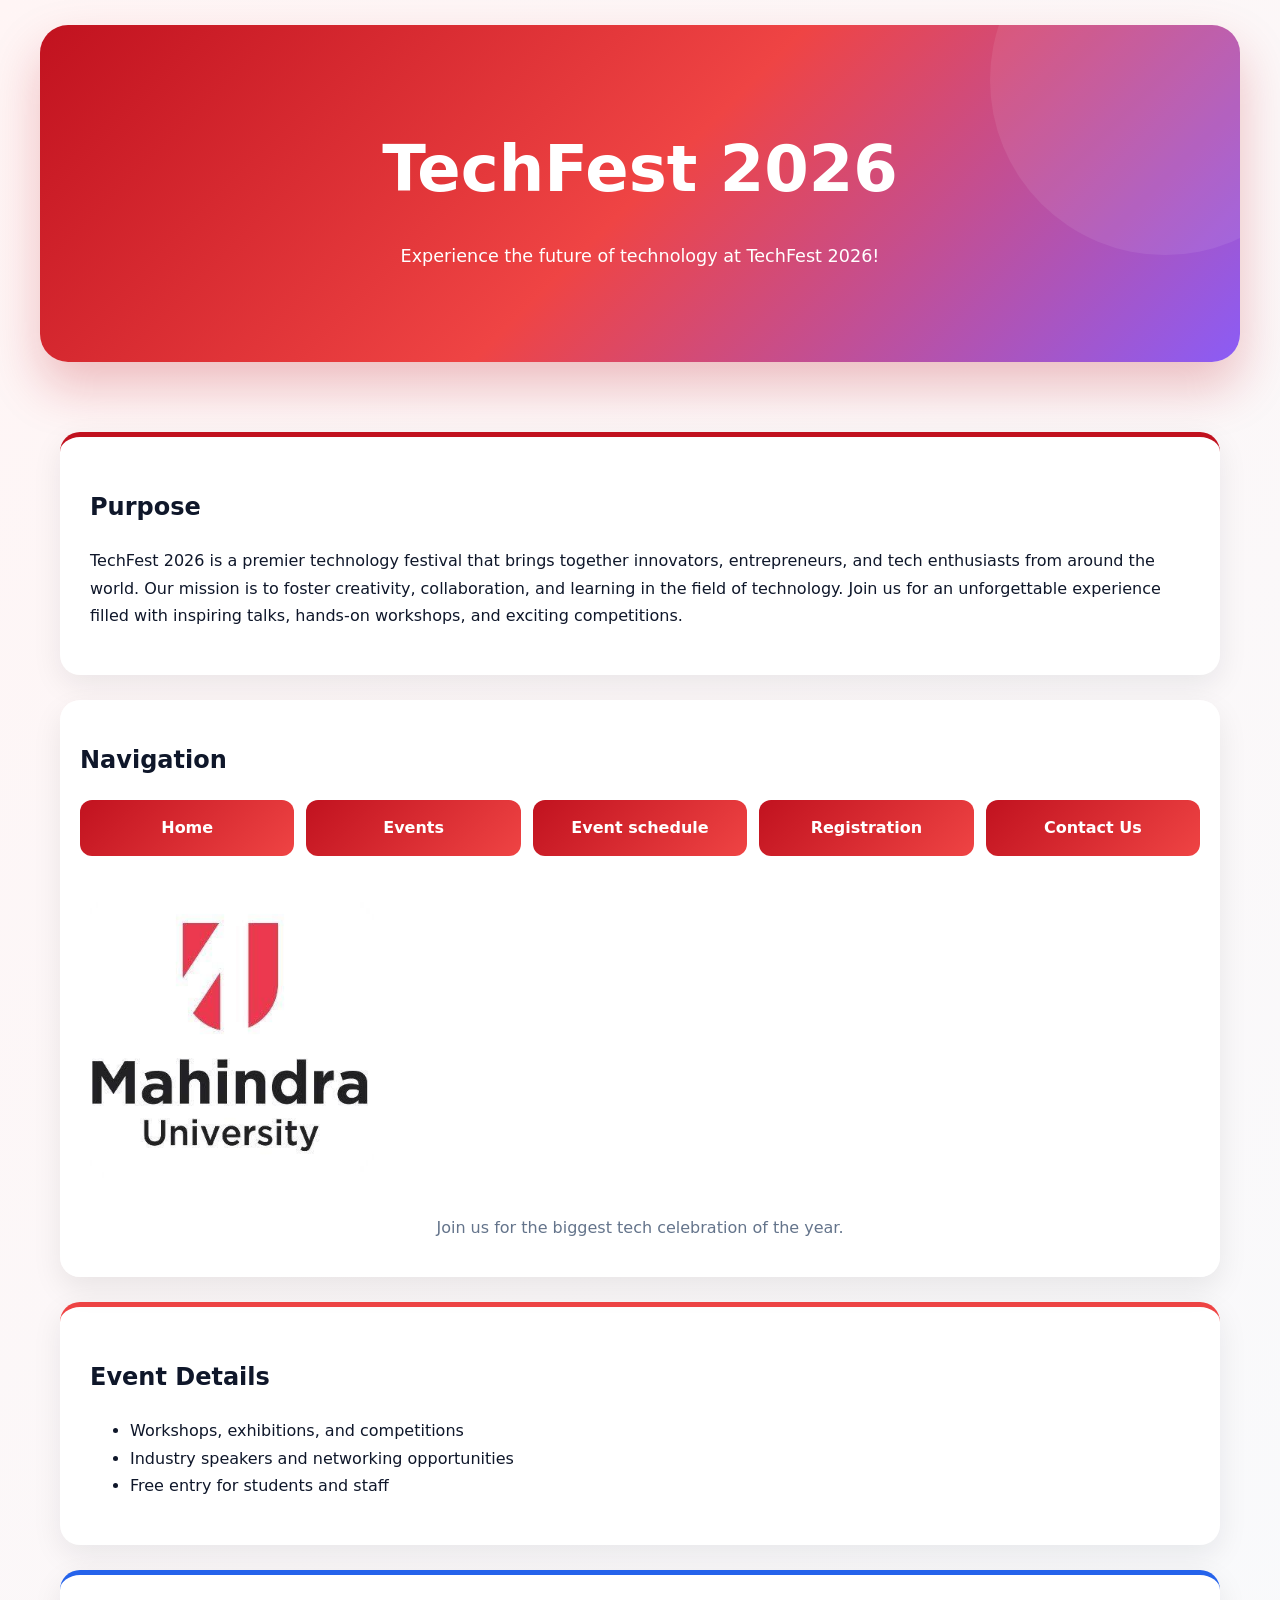
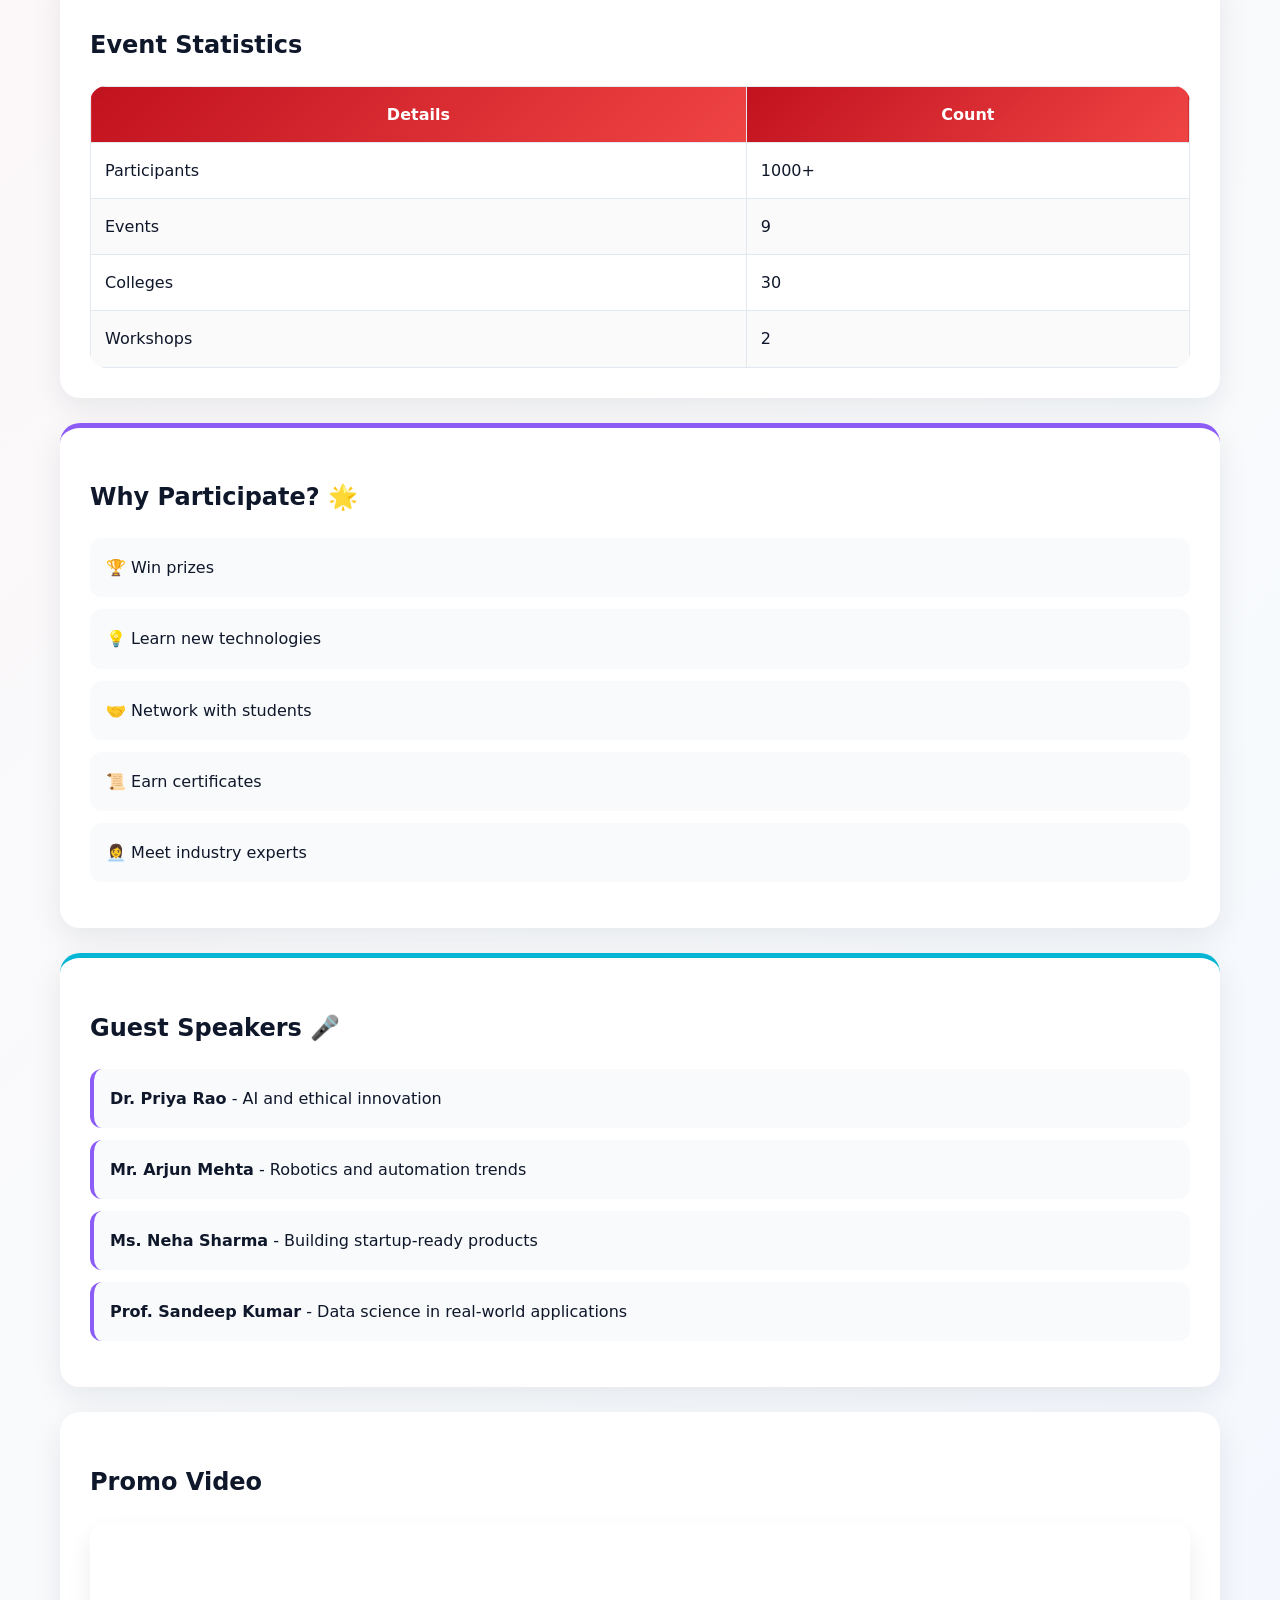
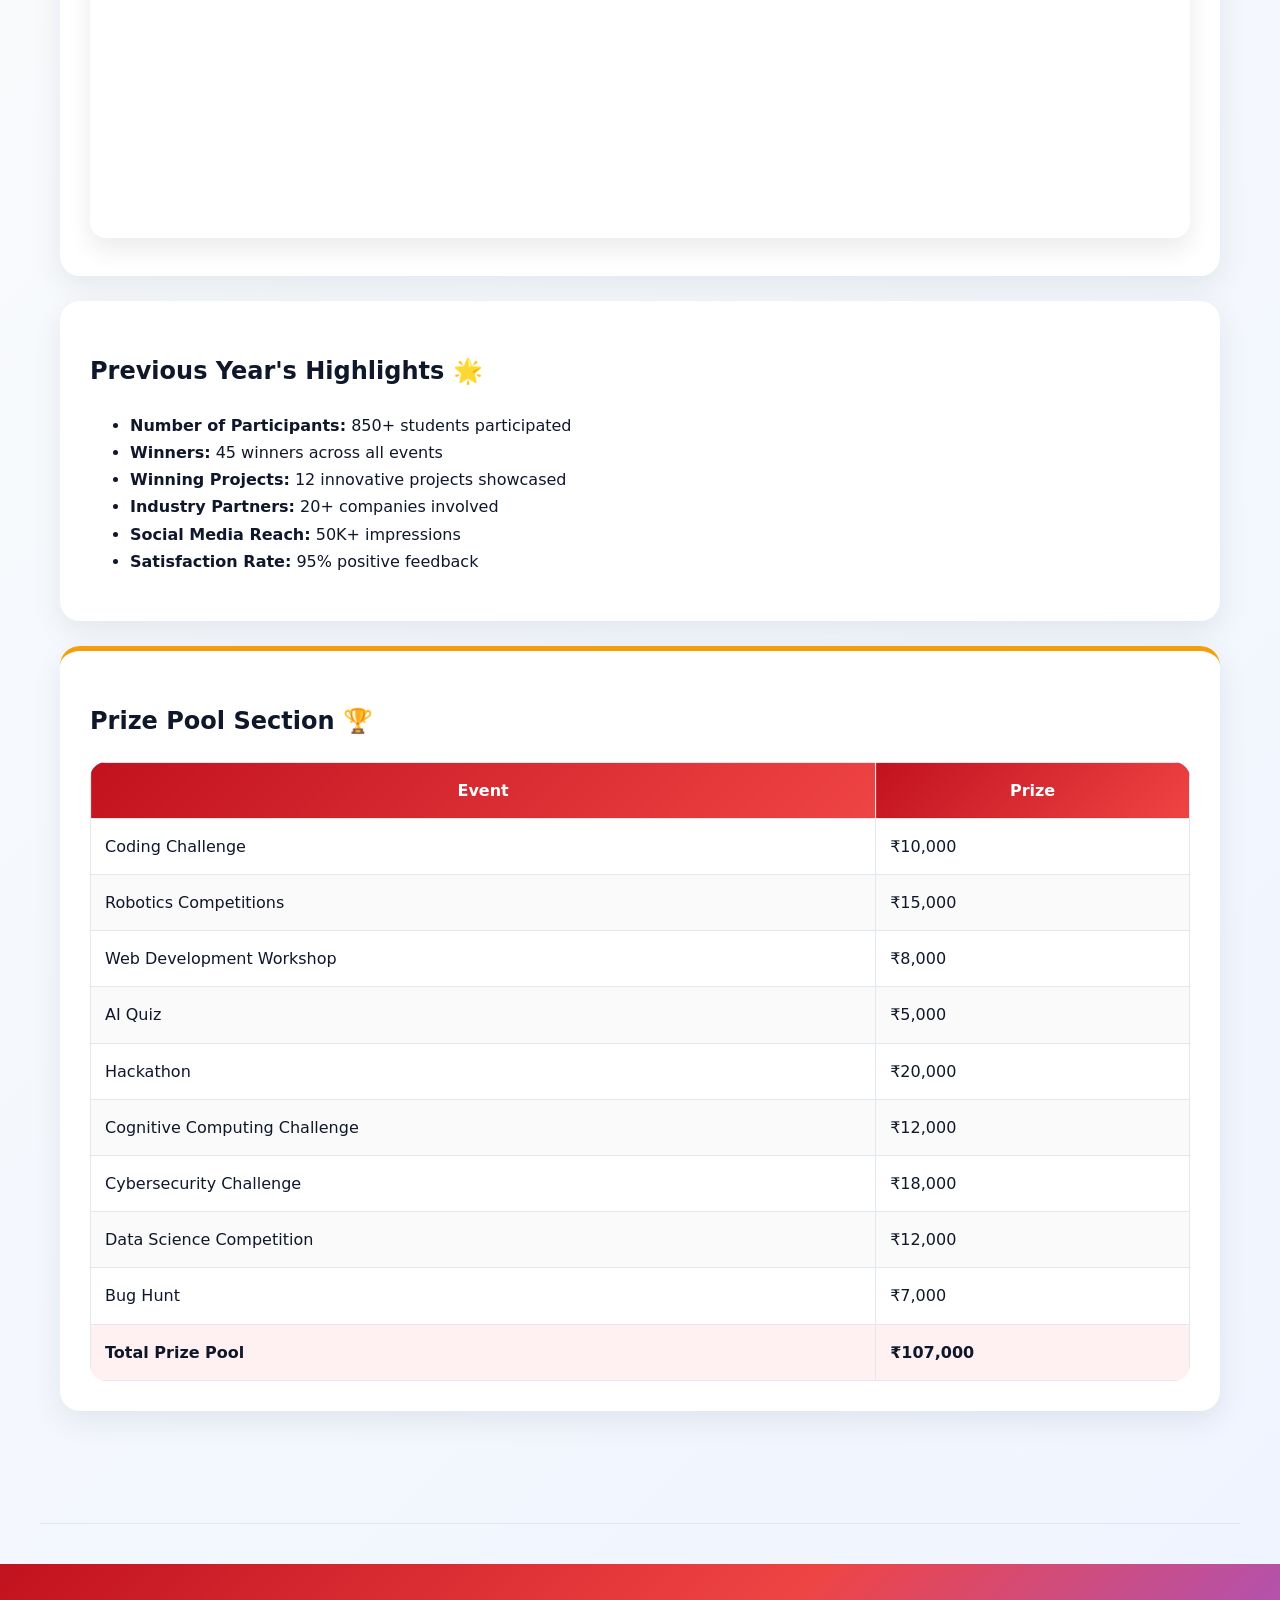
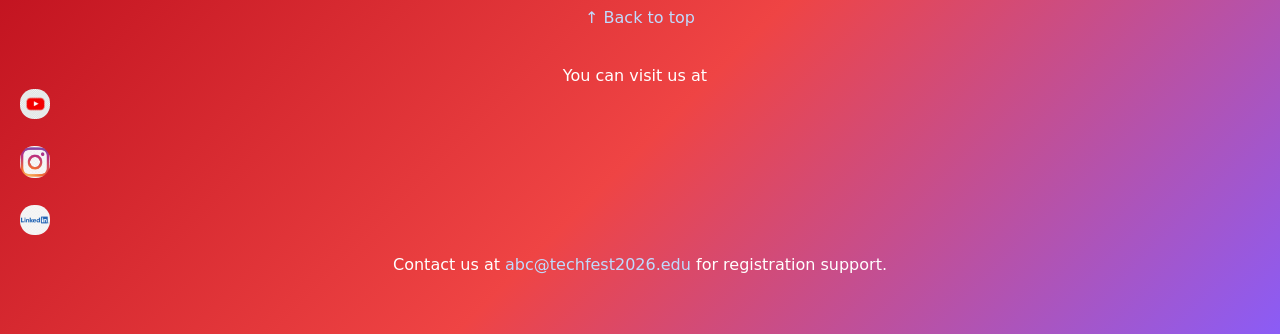
==== index.html @ 1033a7bb "add files" ====
<!DOCTYPE html>
<html lang="en">
<head>
    <meta charset="UTF-8">
    <meta name="author" content="Akshata">
    <meta name="description" content="College Event Registration Portal">
    <title>TechFest 2026</title>
    <link rel="icon" href="img/favicon.ico" type="image/x-icon">
    <link rel="stylesheet" href="css/main1.css">
</head>
<body>
    <header>
        <h1>TechFest 2026</h1>
        <p>Experience the future of technology at TechFest 2026!</p>
    </header>

    <main>
        <section id="purpose" class="card card--intro">
            <h2>Purpose</h2>
            <p>TechFest 2026 is a premier technology festival that brings together innovators, entrepreneurs, and tech enthusiasts from around the world. Our mission is to foster creativity, collaboration, and learning in the field of technology. Join us for an unforgettable experience filled with inspiring talks, hands-on workshops, and exciting competitions.</p>
        </section>

        <nav id="navigation">
            <h2>Navigation</h2>
            <ul>
                <li><a href="index.html" class="btn">Home</a></li>
                <li><a href="events.html" class="btn">Events</a></li>
                <li><a href="schedule.html" class="btn">Event schedule</a></li>
                <li><a href="register.html" class="btn">Registration</a></li>
                <li><a href="contact.html" class="btn">Contact Us</a></li>
            </ul>
            <figure>
                <img src="img/mlogo.jpeg" alt="TechFest 2026 logo" width="300" title="TechFest 2026 Logo">
                <figcaption>Join us for the biggest tech celebration of the year.</figcaption>
            </figure>
        </nav>

        <section id="details" class="card card--features">
            <h2>Event Details</h2>
            <ul>
                <li>Workshops, exhibitions, and competitions</li>
                <li>Industry speakers and networking opportunities</li>
                <li>Free entry for students and staff</li>
            </ul>
        </section>

        <section id="event-statistics" class="card card--stats">
            <h2>Event Statistics</h2>
            <table>
                <thead>
                    <tr>
                        <th>Details</th>
                        <th>Count</th>
                    </tr>
                </thead>
                <tbody>
                    <tr>
                        <td>Participants</td>
                        <td>1000+</td>
                    </tr>
                    <tr>
                        <td>Events</td>
                        <td>9</td>
                    </tr>
                    <tr>
                        <td>Colleges</td>
                        <td>30</td>
                    </tr>
                    <tr>
                        <td>Workshops</td>
                        <td>2</td>
                    </tr>
                </tbody>
            </table>
        </section>

        <section id="why-participate" class="card card--benefits">
            <h2>Why Participate? 🌟</h2>
            <ul class="benefit-list">
                <li class="benefit-item">🏆 Win prizes</li>
                <li class="benefit-item">💡 Learn new technologies</li>
                <li class="benefit-item">🤝 Network with students</li>
                <li class="benefit-item">📜 Earn certificates</li>
                <li class="benefit-item">👩‍💼 Meet industry experts</li>
            </ul>
        </section>

        <section id="guest-speakers" class="card card--speakers">
            <h2>Guest Speakers 🎤</h2>
            <ul class="speaker-list">
                <li class="speaker-item"><strong>Dr. Priya Rao</strong> - AI and ethical innovation</li>
                <li class="speaker-item"><strong>Mr. Arjun Mehta</strong> - Robotics and automation trends</li>
                <li class="speaker-item"><strong>Ms. Neha Sharma</strong> - Building startup-ready products</li>
                <li class="speaker-item"><strong>Prof. Sandeep Kumar</strong> - Data science in real-world applications</li>
            </ul>
        </section>

        <section id="promo-video" class="card card--video">
            <h2>Promo Video</h2>
            <iframe width="560" height="315" src="https://www.youtube.com/embed/DLDD9yPfB0A?si=NoJ0yXSQ0STxWGnj" title="YouTube video player" frameborder="0" allow="accelerometer; autoplay; clipboard-write; encrypted-media; gyroscope; picture-in-picture; web-share" referrerpolicy="strict-origin-when-cross-origin" allowfullscreen></iframe>
        </section>

        <section id="previous-highlights" class="card card--highlights">
            <h2>Previous Year's Highlights 🌟</h2>
            <ul>
                <li><strong>Number of Participants:</strong> 850+ students participated</li>
                <li><strong>Winners:</strong> 45 winners across all events</li>
                <li><strong>Winning Projects:</strong> 12 innovative projects showcased</li>
                <li><strong>Industry Partners:</strong> 20+ companies involved</li>
                <li><strong>Social Media Reach:</strong> 50K+ impressions</li>
                <li><strong>Satisfaction Rate:</strong> 95% positive feedback</li>
            </ul>
        </section>

        <section id="prize-pool" class="card card--prizes">
            <h2>Prize Pool Section 🏆</h2>
            <table>
                <thead>
                    <tr>
                        <th>Event</th>
                        <th>Prize</th>
                    </tr>
                </thead>
                <tbody>
                    <tr>
                        <td>Coding Challenge</td>
                        <td>₹10,000</td>
                    </tr>
                    <tr>
                        <td>Robotics Competitions</td>
                        <td>₹15,000</td>
                    </tr>
                    <tr>
                        <td>Web Development Workshop</td>
                        <td>₹8,000</td>
                    </tr>
                    <tr>
                        <td>AI Quiz</td>
                        <td>₹5,000</td>
                    </tr>
                    <tr>
                        <td>Hackathon</td>
                        <td>₹20,000</td>
                    </tr>
                    <tr>
                        <td>Cognitive Computing Challenge</td>
                        <td>₹12,000</td>
                    </tr>
                    <tr>
                        <td>Cybersecurity Challenge</td>
                        <td>₹18,000</td>
                    </tr>
                    <tr>
                        <td>Data Science Competition</td>
                        <td>₹12,000</td>
                    </tr>
                    <tr>
                        <td>Bug Hunt</td>
                        <td>₹7,000</td>
                    </tr>
                </tbody>
                <tfoot>
                    <tr>
                        <td><strong>Total Prize Pool</strong></td>
                        <td><strong>₹107,000</strong></td>
                    </tr>
                </tfoot>
            </table>
        </section>

        <br>

    </main>

    <hr>

    <footer>
        <a href="#" class="back-to-top">↑ Back to top</a>
        <p>You can visit us at &nbsp; <a href="https://www.youtube.com/TechFest2026" target="_blank"><img src="img/youtube.jpg" alt="YouTube" width="30"></a>&nbsp; 
            <a href="https://www.instagram.com/TechFest2026" target="_blank"><img src="img/instagram1.png" alt="Instagram" width="30"></a>&nbsp;
            <a href="https://www.linkedin.com/company/TechFest2026" target="_blank"><img src="img/linkedin.png" alt="LinkedIn" width="30"></a></p>
        <p>Contact us at <a href="mailto:abc@techfest2026.edu">abc@techfest2026.edu</a> for registration support.</p>
    </footer>
</body>
</html>
---- css/main1.css ----
:root{
  --bg:#f8fafc;
  --surface:#ffffff;

  --primary:#c1121f;
  --primary-dark:#8b0000;
  --primary-light:#fecaca;

  --secondary:#2563eb;
  --accent:#8b5cf6;
  --cyan:#06b6d4;

  --success:#10b981;
  --warning:#f59e0b;

  --text:#0f172a;
  --muted:#64748b;
  --border:#e2e8f0;

  --radius:18px;
  --max-width:1200px;
}

*,
*::before,
*::after{
  box-sizing:border-box;
}

html{
  scroll-behavior:smooth;
}

body{
  margin:0;
  font-family:Inter,system-ui,sans-serif;
  color:var(--text);
  background:
  linear-gradient(
    135deg,
    #fff5f5,
    #f8fafc,
    #eef4ff
  );
  line-height:1.7;
}

a{
  color:var(--primary);
  text-decoration:none;
  transition:.3s ease;
}

a:hover{
  color:var(--primary-dark);
}

img{
  max-width:100%;
  display:block;
  border-radius:14px;
  transition:.4s ease;
}

img:hover{
  transform:scale(1.04);
}

header{
  max-width:var(--max-width);
  margin:25px auto;
  padding:90px 30px;

  text-align:center;
  color:white;

  border-radius:28px;

  background:
  linear-gradient(
    135deg,
    #c1121f,
    #ef4444,
    #8b5cf6
  );

  box-shadow:
  0 25px 50px rgba(193,18,31,.25);

  overflow:hidden;
  position:relative;
}

header::before{
  content:"";
  position:absolute;
  width:350px;
  height:350px;
  border-radius:50%;
  background:rgba(255,255,255,.08);
  top:-120px;
  right:-100px;
}

header h1{
  margin:0;
  color:white;
  font-size:clamp(2.5rem,6vw,4rem);
}

header p{
  max-width:700px;
  margin:18px auto 0;
  font-size:1.1rem;
}

main{
  max-width:var(--max-width);
  margin:auto;
  padding:20px;
}

nav {
  background: rgba(255, 255, 255, .92);
  backdrop-filter: blur(12px);
  border-radius: 20px;
  padding: 20px;
  box-shadow: 0 12px 30px rgba(0, 0, 0, .08);
  margin: 25px 0;
}

nav ul {
  display: grid;
  grid-template-columns: repeat(auto-fit, minmax(160px, 1fr));
  gap: 12px;
  list-style: none;
  padding: 0;
  padding-bottom: 30px;
  margin: 0;
}

nav li {
  display: flex;
}

nav a {
  display: flex;
  align-items: center;
  justify-content: center;
  width: 100%;
  text-align: center;
  padding: 14px;
  border-radius: 12px;
  background: linear-gradient(135deg, #c1121f, #ef4444);
  color: white;
  font-weight: 600;
  text-decoration: none;
  transition: .3s ease;
}

nav a:hover {
  transform: translateY(-4px);
  box-shadow: 0 12px 24px rgba(193, 18, 31, .25);
}

section{
  background:white;
  border-radius:20px;
  padding:30px;
  margin:25px 0;

  box-shadow:
  0 10px 30px rgba(15,23,42,.08);

  transition:.35s;
}

section:hover{
  transform:translateY(-6px);
}

.card--intro{
  border-top:5px solid #c1121f;
}

.card--features{
  border-top:5px solid #ef4444;
}

.card--stats{
  border-top:5px solid #2563eb;
}

.card--benefits{
  border-top:5px solid #8b5cf6;
}

.card--speakers{
  border-top:5px solid #06b6d4;
}

.card--prizes{
  border-top:5px solid #f59e0b;
}

h1,h2,h3{
  color:var(--text);
}

.benefit-list,
.speaker-list{
  list-style:none;
  padding:0;
}

.benefit-item,
.speaker-item{
  background:#f8fafc;
  padding:16px;
  margin:12px 0;
  border-radius:12px;
  transition:.3s;
}

.benefit-item:hover,
.speaker-item:hover{
  transform:translateX(6px);
}

.speaker-item{
  border-left:4px solid var(--accent);
}

table{
  width:100%;
  border-collapse:collapse;
  overflow:hidden;
  border-radius:16px;
}

thead th{
  background:
  linear-gradient(
    135deg,
    #c1121f,
    #ef4444
  );
  color:white;
}

th,td{
  padding:14px;
  border:1px solid var(--border);
}

tbody tr:nth-child(even){
  background:#fafafa;
}

tbody tr:hover{
  background:#ffe5e5;
}

tfoot td{
  font-weight:bold;
  background:#fff1f2;
}

figure{
  text-align:center;
  justify-self:center;
  margin: 1rem 0;
}

figcaption{
  margin-top:12px;
  color:var(--muted);
}

iframe{
  width:100%;
  aspect-ratio:16/9;
  border:none;
  border-radius:16px;
  box-shadow:0 12px 24px rgba(0,0,0,.08);
}

.btn{
  display:inline-block;
  padding:14px 24px;

  border-radius:12px;

  background:
  linear-gradient(
    135deg,
    #c1121f,
    #ef4444
  );

  color:white;
  font-weight:600;
}

.btn:hover{
  transform:translateY(-4px);
  color:white;

  box-shadow:
  0 15px 30px rgba(193,18,31,.25);
}

hr{
  border:none;
  border-top:1px solid var(--border);
  margin:40px auto;
  max-width:var(--max-width);
}

footer{
  background:
  linear-gradient(
    135deg,
    #c1121f,
    #ef4444,
    #8b5cf6
  );

  color:white;
  text-align:center;
  padding:40px 20px;
}

footer a{
  color:#bfdbfe;
}

footer img{
  justify-self:center;
  transition:.3s;
}

footer img:hover{
  transform:translateY(-4px);
}

.back-to-top{
  display:inline-block;
  margin-bottom:15px;
}

@media (max-width:768px){

  nav ul{
    flex-direction:column;
  }

  header{
    padding:60px 20px;
  }

  section{
    padding:20px;
  }

  h1{
    font-size:2rem;
  }
}
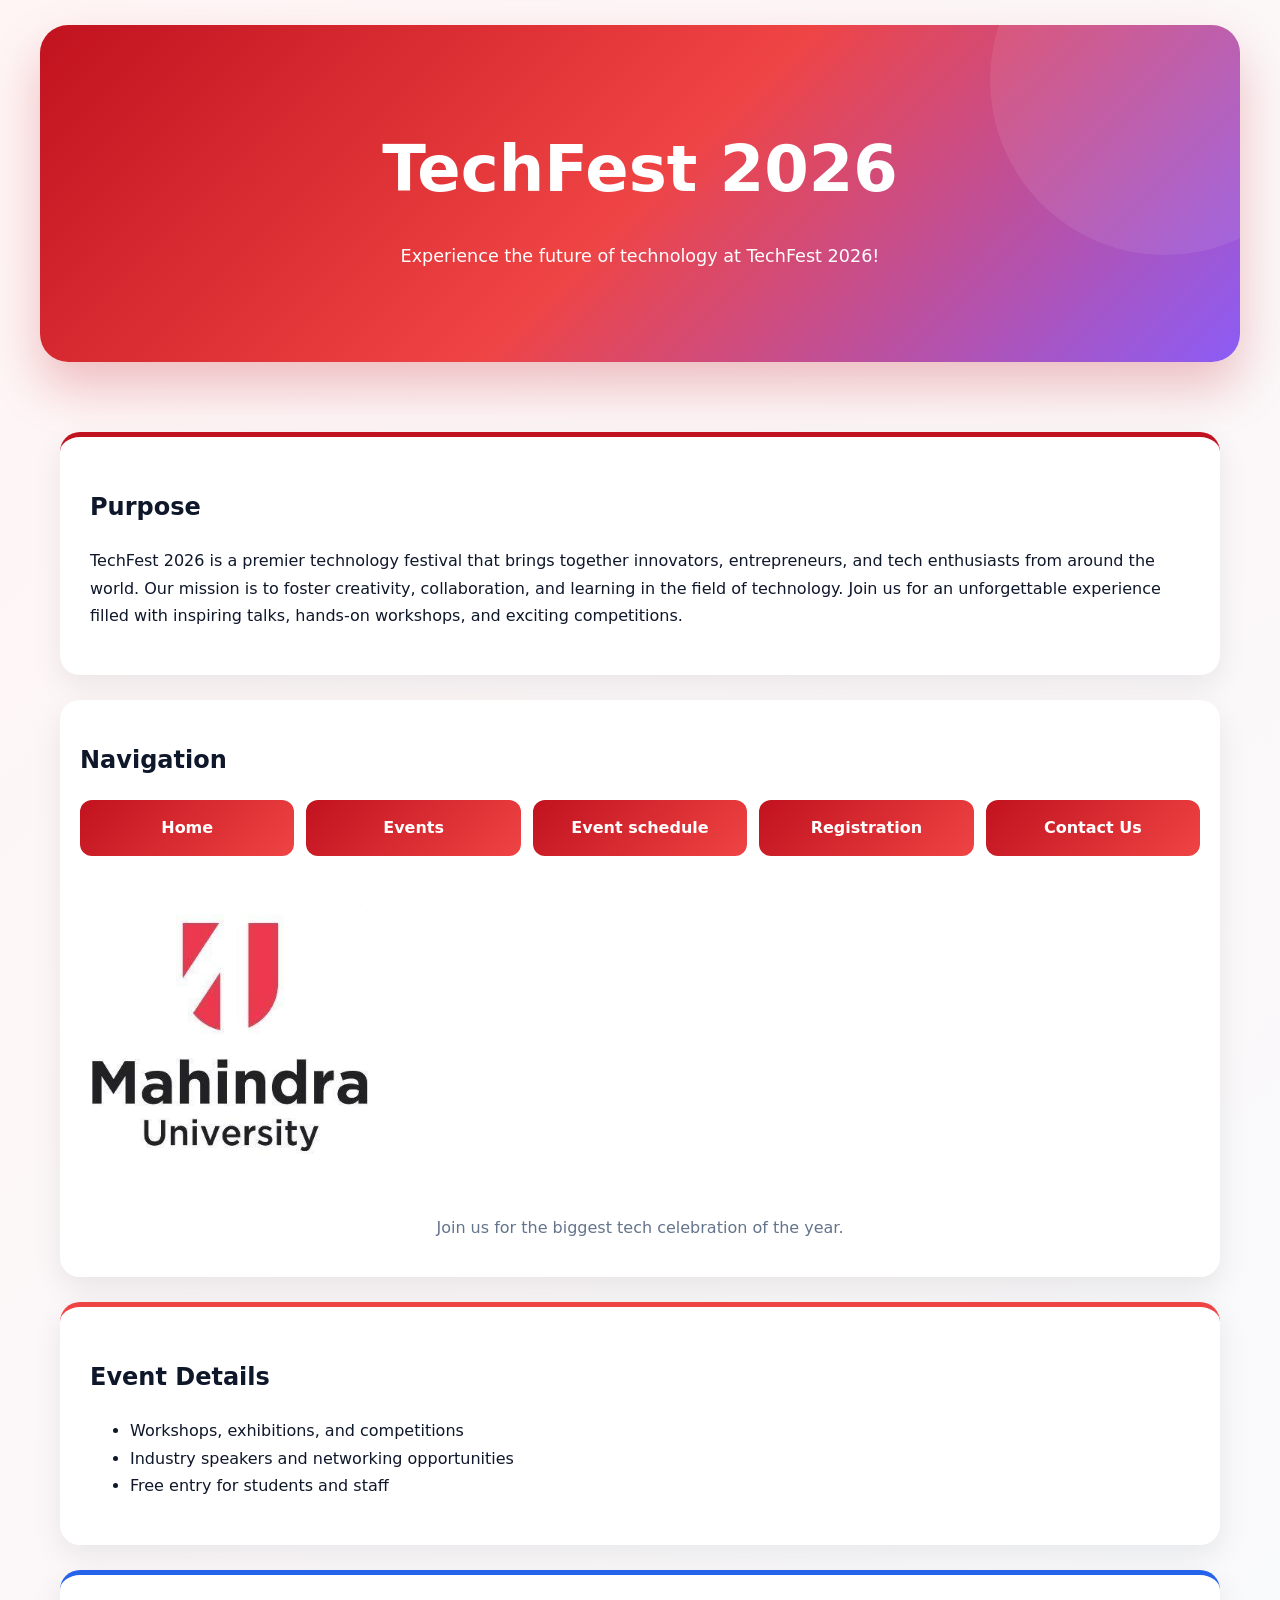
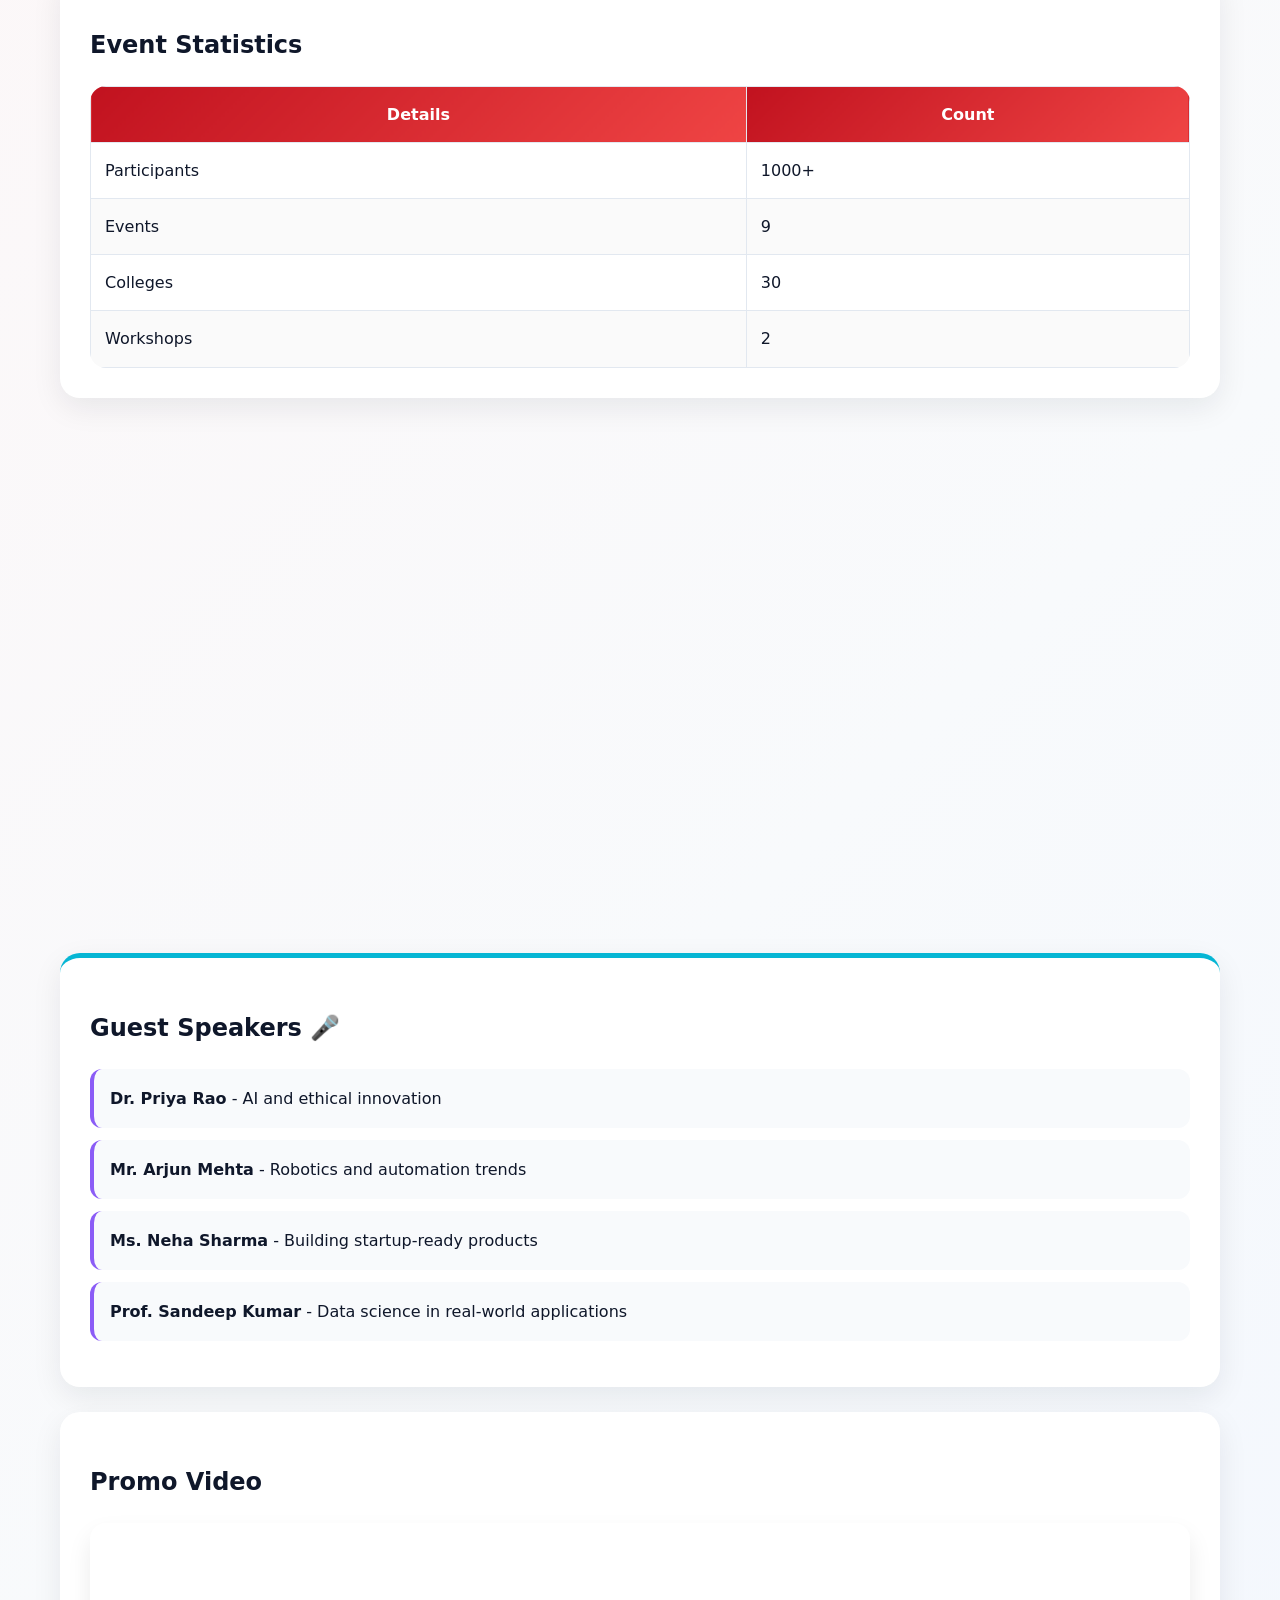
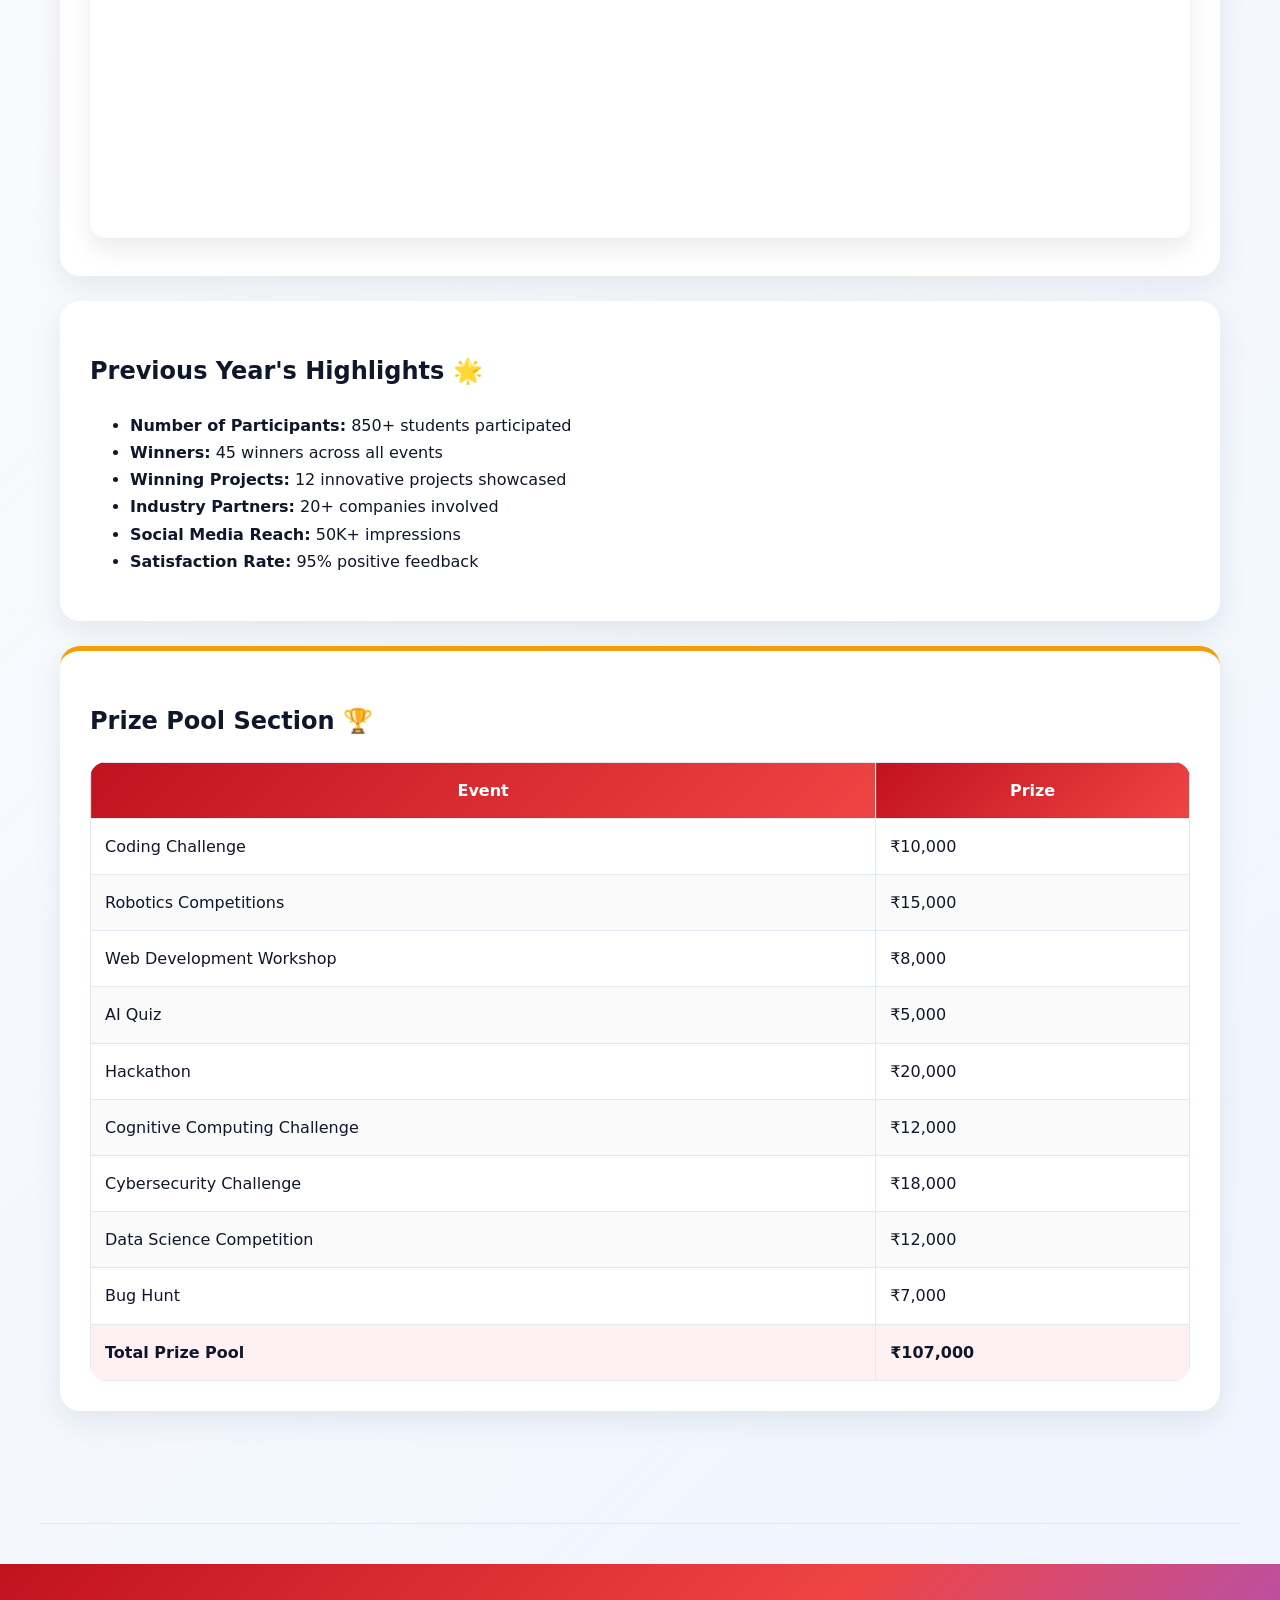
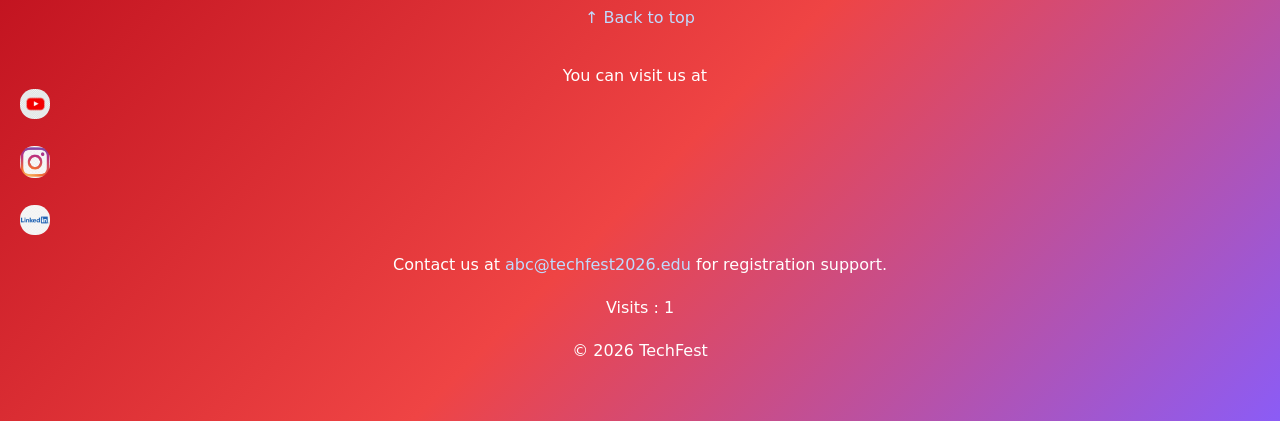
==== commit 7e0c6a79: "added js files" ====
--- a/index.html
+++ b/index.html
@@ -181,5 +181,6 @@
             <a href="https://www.linkedin.com/company/TechFest2026" target="_blank"><img src="img/linkedin.png" alt="LinkedIn" width="30"></a></p>
         <p>Contact us at <a href="mailto:abc@techfest2026.edu">abc@techfest2026.edu</a> for registration support.</p>
     </footer>
+    <script src="js/index.js"></script>
 </body>
 </html>
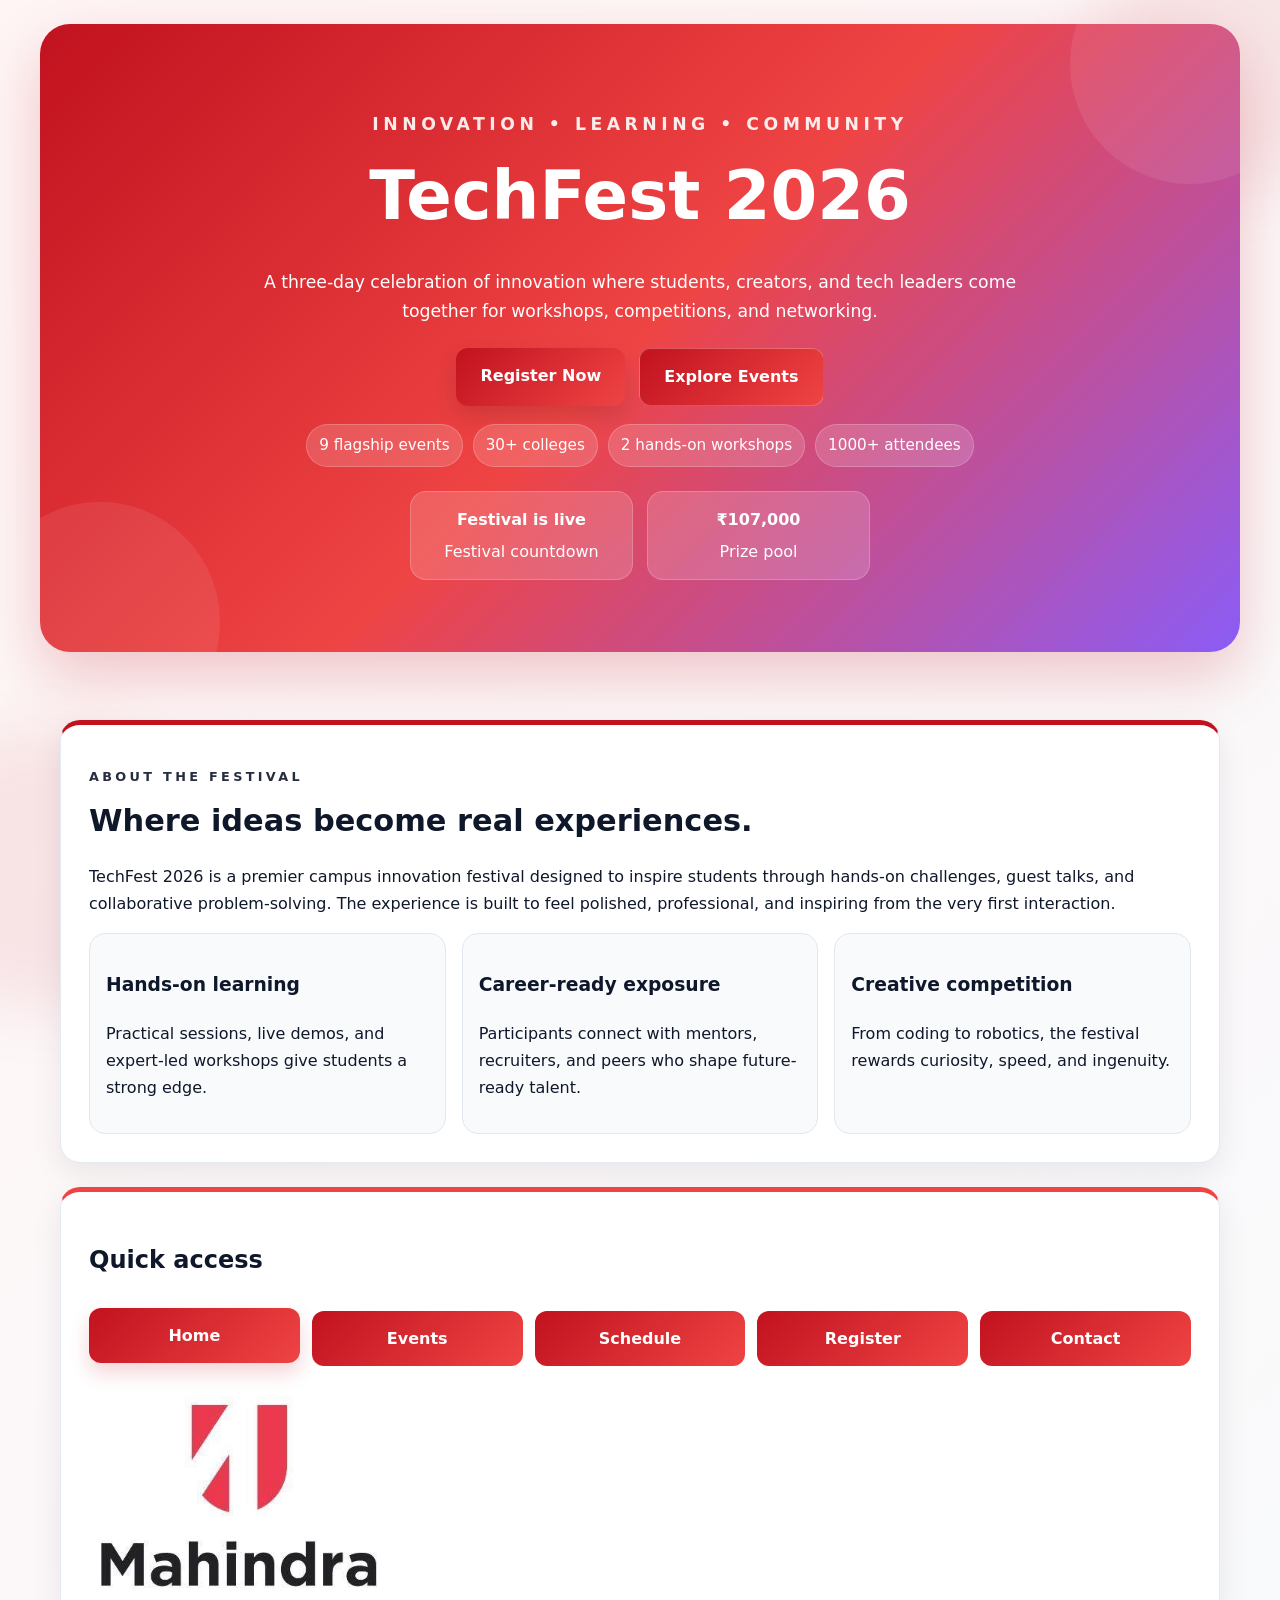
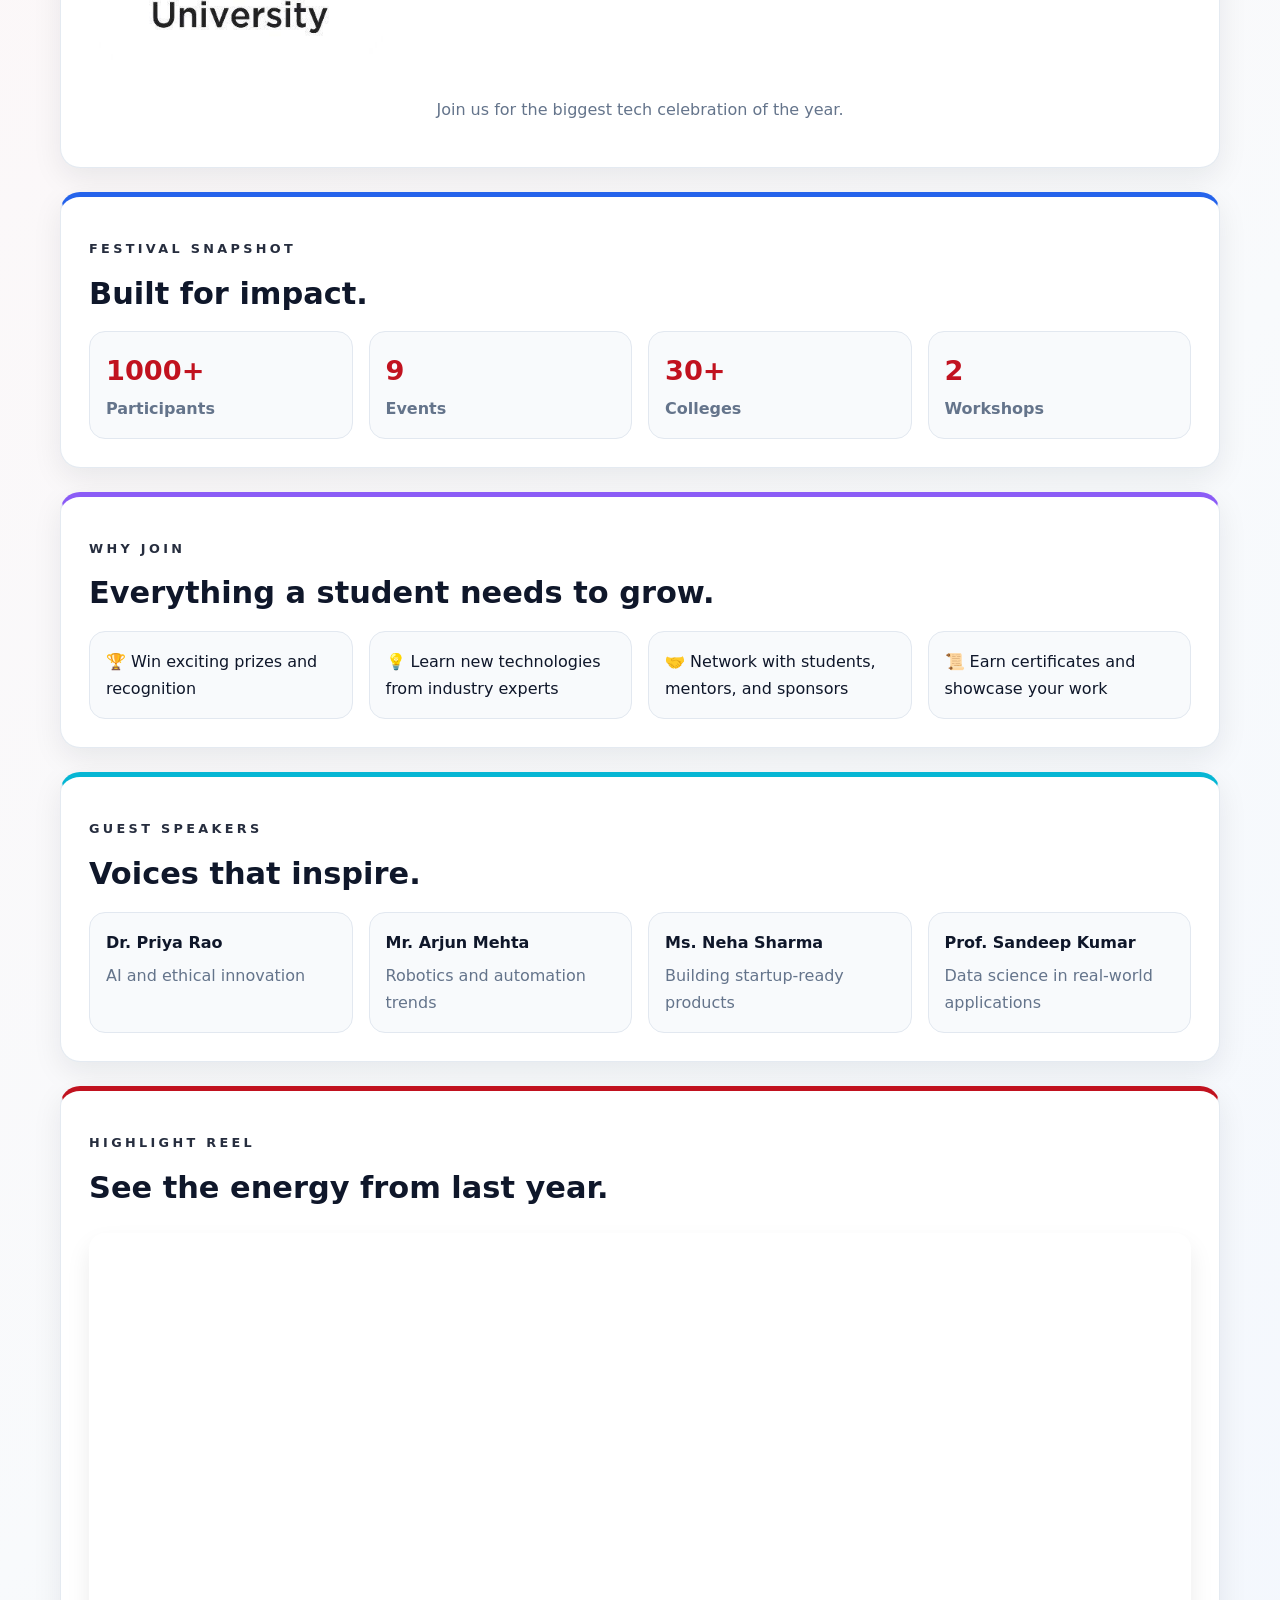
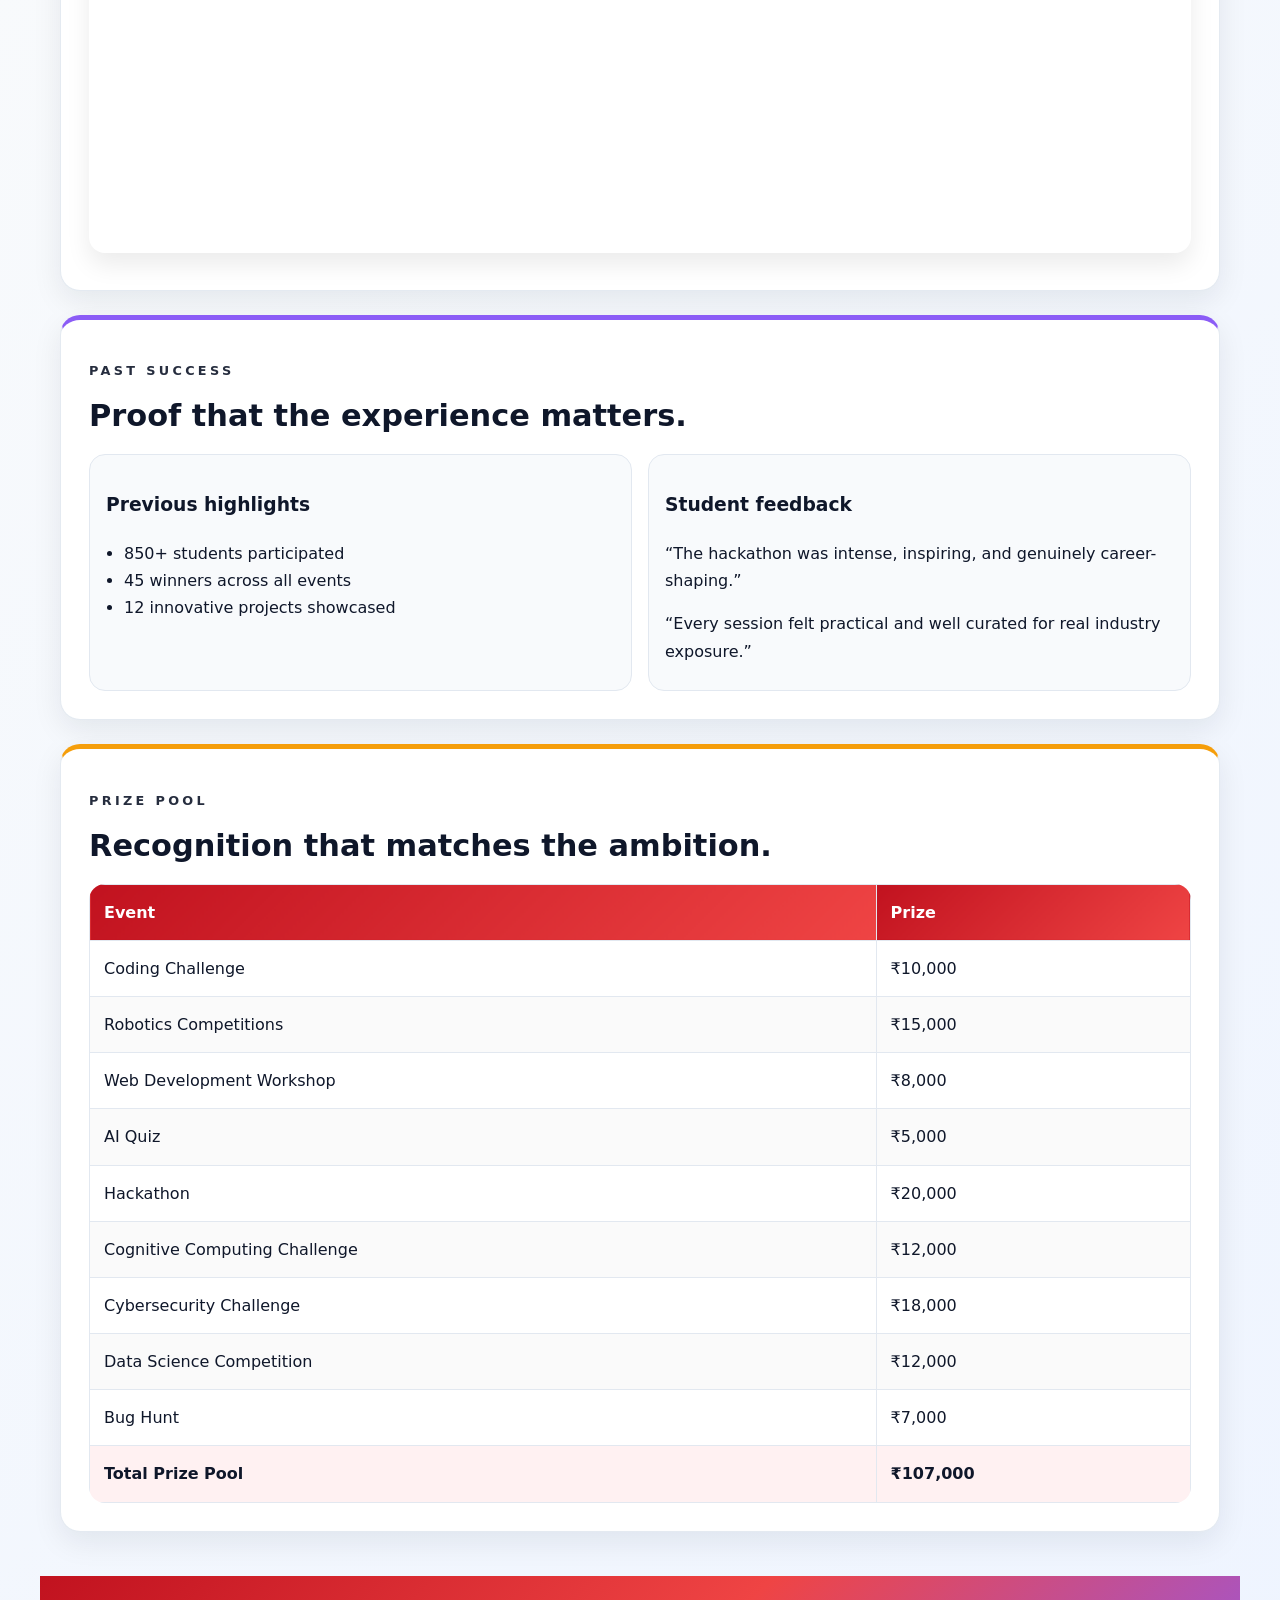
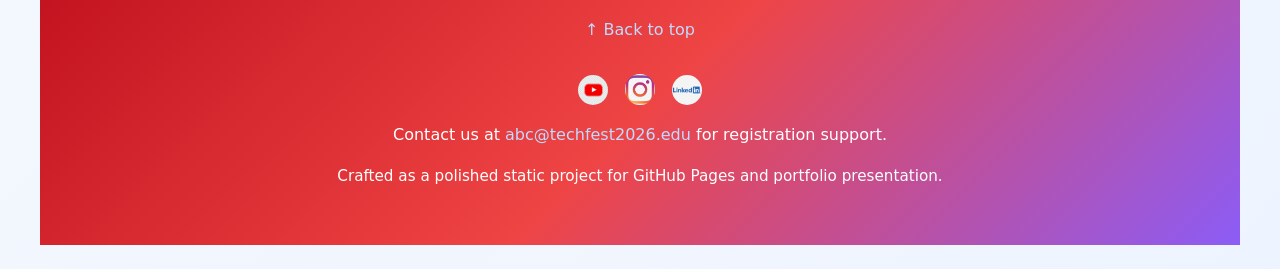
==== commit f6adf5b4: "changed the scroll delay" ====
--- a/index.html
+++ b/index.html
@@ -2,118 +2,176 @@
 <html lang="en">
 <head>
     <meta charset="UTF-8">
+    <meta name="viewport" content="width=device-width, initial-scale=1.0">
     <meta name="author" content="Akshata">
-    <meta name="description" content="College Event Registration Portal">
+    <meta name="description" content="TechFest 2026 is a polished, portfolio-ready college festival website with event highlights, registration, and schedule details.">
     <title>TechFest 2026</title>
     <link rel="icon" href="img/favicon.ico" type="image/x-icon">
     <link rel="stylesheet" href="css/main1.css">
 </head>
 <body>
-    <header>
-        <h1>TechFest 2026</h1>
-        <p>Experience the future of technology at TechFest 2026!</p>
+    <a class="skip-link" href="#main-content">Skip to content</a>
+    <div class="progress-bar" aria-hidden="true"></div>
+
+    <header class="hero">
+        <div class="hero-content">
+            <p class="eyebrow">Innovation • Learning • Community</p>
+            <h1>TechFest 2026</h1>
+            <p>A three-day celebration of innovation where students, creators, and tech leaders come together for workshops, competitions, and networking.</p>
+            <div class="hero-actions">
+                <a class="btn btn-primary" href="register.html">Register Now</a>
+                <a class="btn btn-secondary" href="events.html">Explore Events</a>
+            </div>
+            <div class="hero-badges">
+                <span>9 flagship events</span>
+                <span>30+ colleges</span>
+                <span>2 hands-on workshops</span>
+                <span>1000+ attendees</span>
+            </div>
+            <div class="hero-meta">
+                <div class="meta-card">
+                    <strong id="countdownText">Loading countdown...</strong>
+                    <span>Festival countdown</span>
+                </div>
+                <div class="meta-card">
+                    <strong>₹107,000</strong>
+                    <span>Prize pool</span>
+                </div>
+            </div>
+        </div>
     </header>
 
-    <main>
-        <section id="purpose" class="card card--intro">
-            <h2>Purpose</h2>
-            <p>TechFest 2026 is a premier technology festival that brings together innovators, entrepreneurs, and tech enthusiasts from around the world. Our mission is to foster creativity, collaboration, and learning in the field of technology. Join us for an unforgettable experience filled with inspiring talks, hands-on workshops, and exciting competitions.</p>
-        </section>
-
-        <nav id="navigation">
-            <h2>Navigation</h2>
-            <ul>
-                <li><a href="index.html" class="btn">Home</a></li>
-                <li><a href="events.html" class="btn">Events</a></li>
-                <li><a href="schedule.html" class="btn">Event schedule</a></li>
-                <li><a href="register.html" class="btn">Registration</a></li>
-                <li><a href="contact.html" class="btn">Contact Us</a></li>
-            </ul>
+    <main id="main-content">
+        <section id="purpose" class="card card--intro reveal">
+            <div class="section-heading">
+                <p class="section-kicker">About the festival</p>
+                <h2>Where ideas become real experiences.</h2>
+            </div>
+            <p>TechFest 2026 is a premier campus innovation festival designed to inspire students through hands-on challenges, guest talks, and collaborative problem-solving. The experience is built to feel polished, professional, and inspiring from the very first interaction.</p>
+            <div class="feature-grid">
+                <article class="feature-card">
+                    <h3>Hands-on learning</h3>
+                    <p>Practical sessions, live demos, and expert-led workshops give students a strong edge.</p>
+                </article>
+                <article class="feature-card">
+                    <h3>Career-ready exposure</h3>
+                    <p>Participants connect with mentors, recruiters, and peers who shape future-ready talent.</p>
+                </article>
+                <article class="feature-card">
+                    <h3>Creative competition</h3>
+                    <p>From coding to robotics, the festival rewards curiosity, speed, and ingenuity.</p>
+                </article>
+            </div>
+        </section>
+
+        <nav id="navigation" class="card card--navigation reveal">
+            <div class="nav-top">
+                <h2>Quick access</h2>
+                <button class="menu-toggle" type="button" aria-label="Toggle navigation" aria-expanded="false" aria-controls="nav-links">
+                    <span></span><span></span><span></span>
+                </button>
+            </div>
+            <div id="nav-links" class="nav-links">
+                <ul>
+                    <li><a href="index.html" class="btn">Home</a></li>
+                    <li><a href="events.html" class="btn">Events</a></li>
+                    <li><a href="schedule.html" class="btn">Schedule</a></li>
+                    <li><a href="register.html" class="btn">Register</a></li>
+                    <li><a href="contact.html" class="btn">Contact</a></li>
+                </ul>
+            </div>
             <figure>
                 <img src="img/mlogo.jpeg" alt="TechFest 2026 logo" width="300" title="TechFest 2026 Logo">
                 <figcaption>Join us for the biggest tech celebration of the year.</figcaption>
             </figure>
         </nav>
 
-        <section id="details" class="card card--features">
-            <h2>Event Details</h2>
-            <ul>
-                <li>Workshops, exhibitions, and competitions</li>
-                <li>Industry speakers and networking opportunities</li>
-                <li>Free entry for students and staff</li>
-            </ul>
-        </section>
-
-        <section id="event-statistics" class="card card--stats">
-            <h2>Event Statistics</h2>
-            <table>
-                <thead>
-                    <tr>
-                        <th>Details</th>
-                        <th>Count</th>
-                    </tr>
-                </thead>
-                <tbody>
-                    <tr>
-                        <td>Participants</td>
-                        <td>1000+</td>
-                    </tr>
-                    <tr>
-                        <td>Events</td>
-                        <td>9</td>
-                    </tr>
-                    <tr>
-                        <td>Colleges</td>
-                        <td>30</td>
-                    </tr>
-                    <tr>
-                        <td>Workshops</td>
-                        <td>2</td>
-                    </tr>
-                </tbody>
-            </table>
-        </section>
-
-        <section id="why-participate" class="card card--benefits">
-            <h2>Why Participate? 🌟</h2>
-            <ul class="benefit-list">
-                <li class="benefit-item">🏆 Win prizes</li>
-                <li class="benefit-item">💡 Learn new technologies</li>
-                <li class="benefit-item">🤝 Network with students</li>
-                <li class="benefit-item">📜 Earn certificates</li>
-                <li class="benefit-item">👩‍💼 Meet industry experts</li>
-            </ul>
-        </section>
-
-        <section id="guest-speakers" class="card card--speakers">
-            <h2>Guest Speakers 🎤</h2>
-            <ul class="speaker-list">
-                <li class="speaker-item"><strong>Dr. Priya Rao</strong> - AI and ethical innovation</li>
-                <li class="speaker-item"><strong>Mr. Arjun Mehta</strong> - Robotics and automation trends</li>
-                <li class="speaker-item"><strong>Ms. Neha Sharma</strong> - Building startup-ready products</li>
-                <li class="speaker-item"><strong>Prof. Sandeep Kumar</strong> - Data science in real-world applications</li>
-            </ul>
-        </section>
-
-        <section id="promo-video" class="card card--video">
-            <h2>Promo Video</h2>
-            <iframe width="560" height="315" src="https://www.youtube.com/embed/DLDD9yPfB0A?si=NoJ0yXSQ0STxWGnj" title="YouTube video player" frameborder="0" allow="accelerometer; autoplay; clipboard-write; encrypted-media; gyroscope; picture-in-picture; web-share" referrerpolicy="strict-origin-when-cross-origin" allowfullscreen></iframe>
-        </section>
-
-        <section id="previous-highlights" class="card card--highlights">
-            <h2>Previous Year's Highlights 🌟</h2>
-            <ul>
-                <li><strong>Number of Participants:</strong> 850+ students participated</li>
-                <li><strong>Winners:</strong> 45 winners across all events</li>
-                <li><strong>Winning Projects:</strong> 12 innovative projects showcased</li>
-                <li><strong>Industry Partners:</strong> 20+ companies involved</li>
-                <li><strong>Social Media Reach:</strong> 50K+ impressions</li>
-                <li><strong>Satisfaction Rate:</strong> 95% positive feedback</li>
-            </ul>
-        </section>
-
-        <section id="prize-pool" class="card card--prizes">
-            <h2>Prize Pool Section 🏆</h2>
+        <section id="event-statistics" class="card card--stats reveal">
+            <div class="section-heading">
+                <p class="section-kicker">Festival snapshot</p>
+                <h2>Built for impact.</h2>
+            </div>
+            <div class="stats-grid">
+                <div class="metric-card">
+                    <strong class="stat-value" data-target="1000" data-suffix="+">0</strong>
+                    <span>Participants</span>
+                </div>
+                <div class="metric-card">
+                    <strong class="stat-value" data-target="9">0</strong>
+                    <span>Events</span>
+                </div>
+                <div class="metric-card">
+                    <strong class="stat-value" data-target="30" data-suffix="+">0</strong>
+                    <span>Colleges</span>
+                </div>
+                <div class="metric-card">
+                    <strong class="stat-value" data-target="2">0</strong>
+                    <span>Workshops</span>
+                </div>
+            </div>
+        </section>
+
+        <section id="why-participate" class="card card--benefits reveal">
+            <div class="section-heading">
+                <p class="section-kicker">Why join</p>
+                <h2>Everything a student needs to grow.</h2>
+            </div>
+            <div class="card-grid">
+                <article class="info-card">🏆 Win exciting prizes and recognition</article>
+                <article class="info-card">💡 Learn new technologies from industry experts</article>
+                <article class="info-card">🤝 Network with students, mentors, and sponsors</article>
+                <article class="info-card">📜 Earn certificates and showcase your work</article>
+            </div>
+        </section>
+
+        <section id="guest-speakers" class="card card--speakers reveal">
+            <div class="section-heading">
+                <p class="section-kicker">Guest speakers</p>
+                <h2>Voices that inspire.</h2>
+            </div>
+            <div class="speaker-grid">
+                <article class="speaker-card"><strong>Dr. Priya Rao</strong><span>AI and ethical innovation</span></article>
+                <article class="speaker-card"><strong>Mr. Arjun Mehta</strong><span>Robotics and automation trends</span></article>
+                <article class="speaker-card"><strong>Ms. Neha Sharma</strong><span>Building startup-ready products</span></article>
+                <article class="speaker-card"><strong>Prof. Sandeep Kumar</strong><span>Data science in real-world applications</span></article>
+            </div>
+        </section>
+
+        <section id="promo-video" class="card card--video reveal">
+            <div class="section-heading">
+                <p class="section-kicker">Highlight reel</p>
+                <h2>See the energy from last year.</h2>
+            </div>
+            <iframe src="https://www.youtube.com/embed/DLDD9yPfB0A?si=NoJ0yXSQ0STxWGnj" title="YouTube video player" allow="accelerometer; autoplay; clipboard-write; encrypted-media; gyroscope; picture-in-picture; web-share" referrerpolicy="strict-origin-when-cross-origin" allowfullscreen></iframe>
+        </section>
+
+        <section id="previous-highlights" class="card card--highlights reveal">
+            <div class="section-heading">
+                <p class="section-kicker">Past success</p>
+                <h2>Proof that the experience matters.</h2>
+            </div>
+            <div class="showcase-grid">
+                <article class="showcase-panel">
+                    <h3>Previous highlights</h3>
+                    <ul>
+                        <li>850+ students participated</li>
+                        <li>45 winners across all events</li>
+                        <li>12 innovative projects showcased</li>
+                    </ul>
+                </article>
+                <article class="showcase-panel">
+                    <h3>Student feedback</h3>
+                    <p>“The hackathon was intense, inspiring, and genuinely career-shaping.”</p>
+                    <p>“Every session felt practical and well curated for real industry exposure.”</p>
+                </article>
+            </div>
+        </section>
+
+        <section id="prize-pool" class="card card--prizes reveal">
+            <div class="section-heading">
+                <p class="section-kicker">Prize pool</p>
+                <h2>Recognition that matches the ambition.</h2>
+            </div>
             <table>
                 <thead>
                     <tr>
@@ -122,65 +180,34 @@
                     </tr>
                 </thead>
                 <tbody>
-                    <tr>
-                        <td>Coding Challenge</td>
-                        <td>₹10,000</td>
-                    </tr>
-                    <tr>
-                        <td>Robotics Competitions</td>
-                        <td>₹15,000</td>
-                    </tr>
-                    <tr>
-                        <td>Web Development Workshop</td>
-                        <td>₹8,000</td>
-                    </tr>
-                    <tr>
-                        <td>AI Quiz</td>
-                        <td>₹5,000</td>
-                    </tr>
-                    <tr>
-                        <td>Hackathon</td>
-                        <td>₹20,000</td>
-                    </tr>
-                    <tr>
-                        <td>Cognitive Computing Challenge</td>
-                        <td>₹12,000</td>
-                    </tr>
-                    <tr>
-                        <td>Cybersecurity Challenge</td>
-                        <td>₹18,000</td>
-                    </tr>
-                    <tr>
-                        <td>Data Science Competition</td>
-                        <td>₹12,000</td>
-                    </tr>
-                    <tr>
-                        <td>Bug Hunt</td>
-                        <td>₹7,000</td>
-                    </tr>
+                    <tr><td>Coding Challenge</td><td>₹10,000</td></tr>
+                    <tr><td>Robotics Competitions</td><td>₹15,000</td></tr>
+                    <tr><td>Web Development Workshop</td><td>₹8,000</td></tr>
+                    <tr><td>AI Quiz</td><td>₹5,000</td></tr>
+                    <tr><td>Hackathon</td><td>₹20,000</td></tr>
+                    <tr><td>Cognitive Computing Challenge</td><td>₹12,000</td></tr>
+                    <tr><td>Cybersecurity Challenge</td><td>₹18,000</td></tr>
+                    <tr><td>Data Science Competition</td><td>₹12,000</td></tr>
+                    <tr><td>Bug Hunt</td><td>₹7,000</td></tr>
                 </tbody>
                 <tfoot>
-                    <tr>
-                        <td><strong>Total Prize Pool</strong></td>
-                        <td><strong>₹107,000</strong></td>
-                    </tr>
+                    <tr><td><strong>Total Prize Pool</strong></td><td><strong>₹107,000</strong></td></tr>
                 </tfoot>
             </table>
         </section>
-
-        <br>
-
     </main>
-
-    <hr>
 
     <footer>
         <a href="#" class="back-to-top">↑ Back to top</a>
-        <p>You can visit us at &nbsp; <a href="https://www.youtube.com/TechFest2026" target="_blank"><img src="img/youtube.jpg" alt="YouTube" width="30"></a>&nbsp; 
-            <a href="https://www.instagram.com/TechFest2026" target="_blank"><img src="img/instagram1.png" alt="Instagram" width="30"></a>&nbsp;
-            <a href="https://www.linkedin.com/company/TechFest2026" target="_blank"><img src="img/linkedin.png" alt="LinkedIn" width="30"></a></p>
+        <p>
+            <a href="https://www.youtube.com/TechFest2026" target="_blank" rel="noreferrer"><img src="img/youtube.jpg" alt="YouTube" width="30"></a>
+            <a href="https://www.instagram.com/TechFest2026" target="_blank" rel="noreferrer"><img src="img/instagram1.png" alt="Instagram" width="30"></a>
+            <a href="https://www.linkedin.com/company/TechFest2026" target="_blank" rel="noreferrer"><img src="img/linkedin.png" alt="LinkedIn" width="30"></a>
+        </p>
         <p>Contact us at <a href="mailto:abc@techfest2026.edu">abc@techfest2026.edu</a> for registration support.</p>
+        <p class="footer-note">Crafted as a polished static project for GitHub Pages and portfolio presentation.</p>
     </footer>
+
     <script src="js/index.js"></script>
 </body>
 </html>
--- a/css/main1.css
+++ b/css/main1.css
@@ -1,261 +1,475 @@
-
-:root{
-  --bg:#f8fafc;
-  --surface:#ffffff;
-
-  --primary:#c1121f;
-  --primary-dark:#8b0000;
-  --primary-light:#fecaca;
-
-  --secondary:#2563eb;
-  --accent:#8b5cf6;
-  --cyan:#06b6d4;
-
-  --success:#10b981;
-  --warning:#f59e0b;
-
-  --text:#0f172a;
-  --muted:#64748b;
-  --border:#e2e8f0;
-
-  --radius:18px;
-  --max-width:1200px;
-}
-
-*,
-*::before,
-*::after{
-  box-sizing:border-box;
-}
-
-html{
-  scroll-behavior:smooth;
-}
-
-body{
-  margin:0;
-  font-family:Inter,system-ui,sans-serif;
-  color:var(--text);
-  background:
-  linear-gradient(
-    135deg,
-    #fff5f5,
-    #f8fafc,
-    #eef4ff
-  );
-  line-height:1.7;
-}
-
-a{
-  color:var(--primary);
-  text-decoration:none;
-  transition:.3s ease;
-}
-
-a:hover{
-  color:var(--primary-dark);
-}
-
-img{
-  max-width:100%;
-  display:block;
-  border-radius:14px;
-  transition:.4s ease;
-}
-
-img:hover{
-  transform:scale(1.04);
-}
-
-header{
-  max-width:var(--max-width);
-  margin:25px auto;
-  padding:90px 30px;
-
-  text-align:center;
-  color:white;
-
-  border-radius:28px;
-
-  background:
-  linear-gradient(
-    135deg,
-    #c1121f,
-    #ef4444,
-    #8b5cf6
-  );
-
-  box-shadow:
-  0 25px 50px rgba(193,18,31,.25);
-
-  overflow:hidden;
-  position:relative;
-}
-
-header::before{
-  content:"";
-  position:absolute;
-  width:350px;
-  height:350px;
-  border-radius:50%;
-  background:rgba(255,255,255,.08);
-  top:-120px;
-  right:-100px;
-}
-
-header h1{
-  margin:0;
-  color:white;
-  font-size:clamp(2.5rem,6vw,4rem);
-}
-
-header p{
-  max-width:700px;
-  margin:18px auto 0;
-  font-size:1.1rem;
-}
-
-main{
-  max-width:var(--max-width);
-  margin:auto;
-  padding:20px;
-}
-
-nav {
-  background: rgba(255, 255, 255, .92);
-  backdrop-filter: blur(12px);
-  border-radius: 20px;
+:root {
+  --bg: #f8fafc;
+  --surface: #ffffff;
+  --primary: #c1121f;
+  --primary-dark: #8b0000;
+  --primary-light: #fecaca;
+  --secondary: #2563eb;
+  --accent: #8b5cf6;
+  --cyan: #06b6d4;
+  --warning: #f59e0b;
+  --text: #0f172a;
+  --muted: #64748b;
+  --border: #e2e8f0;
+  --radius: 20px;
+  --max-width: 1200px;
+}
+
+*, *::before, *::after {
+  box-sizing: border-box;
+}
+
+html {
+  scroll-behavior: smooth;
+}
+
+body {
+  margin: 0;
+  font-family: Inter, system-ui, -apple-system, BlinkMacSystemFont, "Segoe UI", sans-serif;
+  color: var(--text);
+  background: linear-gradient(135deg, #fff5f5, #f8fafc, #eef4ff);
+  line-height: 1.7;
+  overflow-x: hidden;
+}
+
+body::before, body::after {
+  content: "";
+  position: fixed;
+  width: 18rem;
+  height: 18rem;
+  border-radius: 50%;
+  background: rgba(193, 18, 31, 0.08);
+  filter: blur(30px);
+  z-index: -1;
+  pointer-events: none;
+}
+
+body::before { top: -6rem; right: -6rem; }
+body::after { bottom: -7rem; left: -6rem; }
+
+a {
+  color: var(--primary);
+  text-decoration: none;
+  transition: 0.3s ease;
+}
+
+a:hover {
+  color: var(--primary-dark);
+}
+
+img {
+  max-width: 100%;
+  display: block;
+  border-radius: 16px;
+  transition: 0.3s ease;
+}
+
+img:hover {
+  transform: scale(1.02);
+}
+
+.skip-link {
+  position: absolute;
+  left: -999px;
+  top: 0;
+  background: var(--primary);
+  color: white;
+  padding: 0.75rem 1rem;
+  z-index: 1000;
+}
+
+.skip-link:focus {
+  left: 1rem;
+  top: 1rem;
+}
+
+.progress-bar {
+  position: fixed;
+  top: 0;
+  left: 0;
+  width: 0;
+  height: 4px;
+  background: linear-gradient(90deg, var(--primary), var(--accent));
+  z-index: 1000;
+}
+
+.hero {
+  max-width: var(--max-width);
+  margin: 24px auto;
+  padding: 72px 24px;
+  text-align: center;
+  color: white;
+  border-radius: 30px;
+  background: linear-gradient(135deg, #c1121f, #ef4444, #8b5cf6);
+  box-shadow: 0 24px 60px rgba(193, 18, 31, 0.22);
+  overflow: hidden;
+  position: relative;
+}
+
+.hero::before, .hero::after {
+  content: "";
+  position: absolute;
+  width: 240px;
+  height: 240px;
+  border-radius: 50%;
+  background: rgba(255, 255, 255, 0.08);
+}
+
+.hero::before { top: -80px; right: -70px; }
+.hero::after { bottom: -90px; left: -60px; }
+
+.hero-content {
+  position: relative;
+  z-index: 1;
+  max-width: 760px;
+  margin: 0 auto;
+}
+
+.eyebrow, .section-kicker {
+  text-transform: uppercase;
+  letter-spacing: 0.26em;
+  font-size: 0.8rem;
+  font-weight: 700;
+  opacity: 0.9;
+  margin-bottom: 0.5rem;
+}
+
+.hero h1 {
+  margin: 0;
+  color: white;
+  font-size: clamp(2.6rem, 6vw, 4.2rem);
+}
+
+.hero p {
+  margin: 14px auto 0;
+  font-size: 1.08rem;
+}
+
+.hero-actions {
+  display: flex;
+  justify-content: center;
+  gap: 14px;
+  flex-wrap: wrap;
+  margin-top: 22px;
+}
+
+.btn {
+  display: inline-flex;
+  align-items: center;
+  justify-content: center;
+  padding: 12px 18px;
+  border-radius: 999px;
+  font-weight: 700;
+  transition: 0.25s ease;
+}
+
+.btn-primary {
+  background: white;
+  color: var(--primary-dark);
+  box-shadow: 0 10px 22px rgba(0, 0, 0, 0.12);
+}
+
+.btn-secondary {
+  background: rgba(255, 255, 255, 0.16);
+  color: white;
+  border: 1px solid rgba(255, 255, 255, 0.24);
+}
+
+.btn:hover {
+  transform: translateY(-3px);
+}
+
+.hero-badges {
+  display: flex;
+  flex-wrap: wrap;
+  justify-content: center;
+  gap: 10px;
+  margin-top: 18px;
+}
+
+.hero-badges span {
+  padding: 8px 12px;
+  border-radius: 999px;
+  background: rgba(255, 255, 255, 0.16);
+  border: 1px solid rgba(255, 255, 255, 0.2);
+  font-size: 0.95rem;
+}
+
+.hero-meta {
+  display: grid;
+  grid-template-columns: repeat(auto-fit, minmax(180px, 1fr));
+  gap: 14px;
+  max-width: 460px;
+  margin: 24px auto 0;
+}
+
+.meta-card {
+  background: rgba(255, 255, 255, 0.16);
+  border: 1px solid rgba(255, 255, 255, 0.2);
+  border-radius: 16px;
+  padding: 14px;
+  display: flex;
+  flex-direction: column;
+  gap: 4px;
+}
+
+main {
+  max-width: var(--max-width);
+  margin: 0 auto;
   padding: 20px;
-  box-shadow: 0 12px 30px rgba(0, 0, 0, .08);
-  margin: 25px 0;
-}
-
-nav ul {
+}
+
+.card {
+  background: white;
+  border-radius: var(--radius);
+  padding: 28px;
+  margin: 24px 0;
+  box-shadow: 0 10px 30px rgba(15, 23, 42, 0.08);
+  border: 1px solid rgba(226, 232, 240, 0.9);
+}
+
+.card:hover {
+  transform: translateY(-4px);
+  box-shadow: 0 16px 40px rgba(193, 18, 31, 0.1);
+}
+
+.reveal {
+  opacity: 0;
+  transform: translateY(24px);
+  transition: all 0.55s ease;
+}
+
+.reveal.is-visible {
+  opacity: 1;
+  transform: translateY(0);
+}
+
+.card--intro { border-top: 5px solid #c1121f; }
+.card--navigation { border-top: 5px solid #ef4444; }
+.card--stats { border-top: 5px solid #2563eb; }
+.card--benefits { border-top: 5px solid #8b5cf6; }
+.card--speakers { border-top: 5px solid #06b6d4; }
+.card--video { border-top: 5px solid var(--primary); }
+.card--highlights { border-top: 5px solid var(--accent); }
+.card--prizes { border-top: 5px solid var(--warning); }
+
+.section-heading h2 {
+  margin: 0 0 12px;
+  font-size: clamp(1.4rem, 3vw, 1.9rem);
+}
+
+.feature-grid, .card-grid, .speaker-grid, .showcase-grid, .stats-grid {
   display: grid;
-  grid-template-columns: repeat(auto-fit, minmax(160px, 1fr));
+  gap: 16px;
+}
+
+.feature-grid { grid-template-columns: repeat(auto-fit, minmax(220px, 1fr)); }
+.stats-grid { grid-template-columns: repeat(auto-fit, minmax(180px, 1fr)); }
+.card-grid { grid-template-columns: repeat(auto-fit, minmax(220px, 1fr)); }
+.speaker-grid { grid-template-columns: repeat(auto-fit, minmax(220px, 1fr)); }
+.showcase-grid { grid-template-columns: repeat(auto-fit, minmax(280px, 1fr)); }
+
+.feature-card, .info-card, .speaker-card, .showcase-panel, .metric-card {
+  background: #f8fafc;
+  border: 1px solid var(--border);
+  border-radius: 16px;
+  padding: 16px;
+}
+
+.metric-card strong {
+  display: block;
+  color: var(--primary);
+  font-size: 1.7rem;
+}
+
+.metric-card span {
+  color: var(--muted);
+  font-weight: 600;
+}
+
+.nav-top {
+  display: flex;
+  justify-content: space-between;
+  align-items: center;
+  gap: 12px;
+}
+
+.menu-toggle {
+  display: none;
+  background: transparent;
+  border: 0;
+  padding: 0;
+  cursor: pointer;
+}
+
+.menu-toggle span {
+  display: block;
+  width: 24px;
+  height: 2px;
+  background: var(--text);
+  margin: 5px 0;
+}
+
+.nav-links ul {
+  display: grid;
+  grid-template-columns: repeat(auto-fit, minmax(140px, 1fr));
   gap: 12px;
   list-style: none;
   padding: 0;
-  padding-bottom: 30px;
-  margin: 0;
-}
-
-nav li {
-  display: flex;
-}
-
-nav a {
-  display: flex;
+  margin: 10px 0 18px;
+}
+
+.nav-links li {
+  display: flex;
+}
+
+.nav-links a {
+  width: 100%;
+  display: flex;
+  justify-content: center;
   align-items: center;
-  justify-content: center;
-  width: 100%;
-  text-align: center;
-  padding: 14px;
   border-radius: 12px;
   background: linear-gradient(135deg, #c1121f, #ef4444);
   color: white;
   font-weight: 600;
-  text-decoration: none;
-  transition: .3s ease;
-}
-
-nav a:hover {
-  transform: translateY(-4px);
-  box-shadow: 0 12px 24px rgba(193, 18, 31, .25);
-}
-
-section{
-  background:white;
-  border-radius:20px;
-  padding:30px;
-  margin:25px 0;
-
-  box-shadow:
-  0 10px 30px rgba(15,23,42,.08);
-
-  transition:.35s;
-}
-
-section:hover{
-  transform:translateY(-6px);
-}
-
-.card--intro{
-  border-top:5px solid #c1121f;
-}
-
-.card--features{
-  border-top:5px solid #ef4444;
-}
-
-.card--stats{
-  border-top:5px solid #2563eb;
-}
-
-.card--benefits{
-  border-top:5px solid #8b5cf6;
-}
-
-.card--speakers{
-  border-top:5px solid #06b6d4;
-}
-
-.card--prizes{
-  border-top:5px solid #f59e0b;
-}
-
-h1,h2,h3{
-  color:var(--text);
-}
-
-.benefit-list,
-.speaker-list{
-  list-style:none;
-  padding:0;
-}
-
-.benefit-item,
-.speaker-item{
-  background:#f8fafc;
-  padding:16px;
-  margin:12px 0;
-  border-radius:12px;
-  transition:.3s;
-}
-
-.benefit-item:hover,
-.speaker-item:hover{
-  transform:translateX(6px);
-}
-
-.speaker-item{
-  border-left:4px solid var(--accent);
-}
-
-table{
-  width:100%;
-  border-collapse:collapse;
-  overflow:hidden;
-  border-radius:16px;
-}
-
-thead th{
-  background:
-  linear-gradient(
-    135deg,
-    #c1121f,
-    #ef4444
-  );
-  color:white;
-}
-
-th,td{
-  padding:14px;
-  border:1px solid var(--border);
-}
-
-tbody tr:nth-child(even){
-  background:#fafafa;
+}
+
+.nav-links a.active, .nav-links a:hover {
+  transform: translateY(-3px);
+  box-shadow: 0 10px 20px rgba(193, 18, 31, 0.18);
+}
+
+figure {
+  margin: 0;
+}
+
+figcaption {
+  margin-top: 8px;
+  color: var(--muted);
+}
+
+iframe {
+  width: 100%;
+  aspect-ratio: 16 / 9;
+  border: 0;
+  border-radius: 16px;
+  margin-top: 8px;
+}
+
+.showcase-panel ul {
+  padding-left: 18px;
+  margin: 0;
+}
+
+.showcase-panel p {
+  margin-bottom: 0.6rem;
+}
+
+.speaker-card {
+  display: flex;
+  flex-direction: column;
+  gap: 6px;
+}
+
+.speaker-card span {
+  color: var(--muted);
+}
+
+table {
+  width: 100%;
+  border-collapse: collapse;
+  overflow: hidden;
+  border-radius: 16px;
+}
+
+thead th {
+  background: linear-gradient(135deg, #c1121f, #ef4444);
+  color: white;
+}
+
+th, td {
+  padding: 14px;
+  border: 1px solid var(--border);
+  text-align: left;
+}
+
+tbody tr:nth-child(even) {
+  background: #fafafa;
+}
+
+tfoot td {
+  font-weight: 700;
+  background: #fff1f2;
+}
+
+footer {
+  max-width: var(--max-width);
+  margin: 0 auto 24px;
+  padding: 0 20px 24px;
+  text-align: center;
+  color: var(--muted);
+}
+
+footer img {
+  display: inline-block;
+  vertical-align: middle;
+  margin: 0 6px;
+  border-radius: 50%;
+}
+
+.footer-note {
+  margin-top: 8px;
+  font-size: 0.95rem;
+}
+
+.toast {
+  position: fixed;
+  right: 20px;
+  bottom: 20px;
+  background: #111827;
+  color: white;
+  padding: 12px 16px;
+  border-radius: 999px;
+  opacity: 0;
+  transform: translateY(10px);
+  pointer-events: none;
+  transition: all 0.25s ease;
+  z-index: 1200;
+}
+
+.toast.show {
+  opacity: 1;
+  transform: translateY(0);
+}
+
+@media (max-width: 768px) {
+  .hero {
+    padding: 56px 16px;
+  }
+
+  .hero-actions {
+    flex-direction: column;
+  }
+
+  .menu-toggle {
+    display: block;
+  }
+
+  .nav-links {
+    display: none;
+  }
+
+  .nav-links.is-open {
+    display: block;
+  }
+
+  .nav-links ul {
+    grid-template-columns: 1fr;
+  }
+
+  .card {
+    padding: 22px;
+  }
 }
 
 tbody tr:hover{
